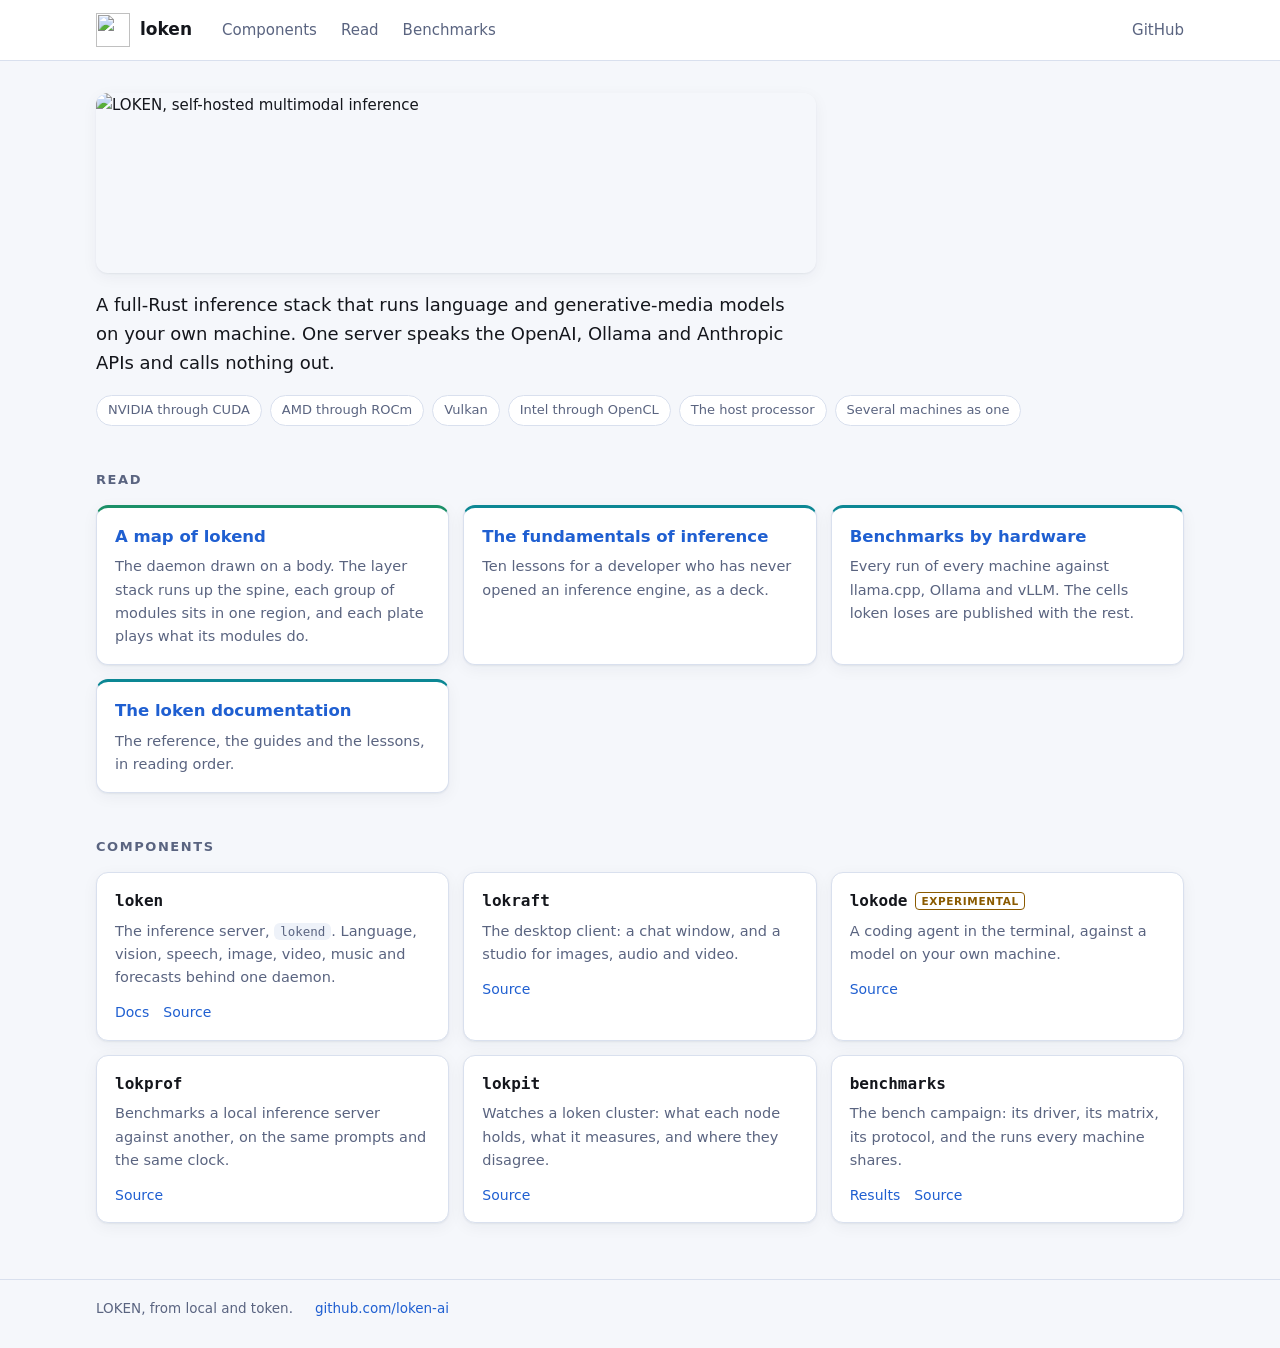
==== index.html @ 6a729ab6 "feat(site): serve the root page of loken-ai.github.io The organisation had no page of its own. Only " ====
<!doctype html>
<html lang="en">
<head>
<meta charset="utf-8">
<meta name="viewport" content="width=device-width, initial-scale=1, viewport-fit=cover">
<title>LOKEN</title>
<meta name="description" content="A full-Rust inference stack that runs language and generative-media models on your own machine.">
<meta property="og:title" content="LOKEN">
<meta property="og:description" content="A full-Rust inference stack that runs language and generative-media models on your own machine.">
<meta property="og:image" content="https://raw.githubusercontent.com/loken-ai/.github/main/brand/png/banner.png">
<link rel="icon" type="image/svg+xml" href="https://raw.githubusercontent.com/loken-ai/.github/main/brand/favicon.svg">
<link rel="stylesheet" href="/site.css">
</head>
<body>
<header class="top"><div class="wrap">
<a class="brand" href="/"><img src="https://raw.githubusercontent.com/loken-ai/.github/main/brand/icon.svg" alt="" width="34" height="34"><span><b>loken</b></span></a>
<nav><a href="#components">Components</a><a href="#read">Read</a><a href="/benchmarks/">Benchmarks</a></nav>
<a class="gh" href="https://github.com/loken-ai">GitHub</a>
</div></header>

<main class="wrap">
<section class="hero">
  <img src="https://raw.githubusercontent.com/loken-ai/.github/main/brand/banner.svg" alt="LOKEN, self-hosted multimodal inference" width="720" height="180">
  <p class="lede">A full-Rust inference stack that runs language and generative-media models on your own
  machine. One server speaks the OpenAI, Ollama and Anthropic APIs and calls nothing out.</p>
  <ul class="facts">
    <li>NVIDIA through CUDA</li><li>AMD through ROCm</li><li>Vulkan</li><li>Intel through OpenCL</li>
    <li>The host processor</li><li>Several machines as one</li>
  </ul>
</section>

<section id="read">
  <h2>Read</h2>
  <div class="cards">
    <article class="card read main">
      <h3 class="title"><a href="/loken/presentation/loken-anatomy.html">A map of lokend</a></h3>
      <p>The daemon drawn on a body. The layer stack runs up the spine, each group of modules sits in
      one region, and each plate plays what its modules do.</p>
    </article>
    <article class="card read">
      <h3 class="title"><a href="/loken/learn/slides.html">The fundamentals of inference</a></h3>
      <p>Ten lessons for a developer who has never opened an inference engine, as a deck.</p>
    </article>
    <article class="card read">
      <h3 class="title"><a href="/benchmarks/">Benchmarks by hardware</a></h3>
      <p>Every run of every machine against llama.cpp, Ollama and vLLM. The cells loken loses are
      published with the rest.</p>
    </article>
    <article class="card read">
      <h3 class="title"><a href="/loken/">The loken documentation</a></h3>
      <p>The reference, the guides and the lessons, in reading order.</p>
    </article>
  </div>
</section>

<section id="components">
  <h2>Components</h2>
  <div class="cards">
    <article class="card">
      <h3>loken</h3>
      <p>The inference server, <code>lokend</code>. Language, vision, speech, image, video, music
      and forecasts behind one daemon.</p>
      <div class="links"><a href="/loken/">Docs</a><a href="https://github.com/loken-ai/loken">Source</a></div>
    </article>
    <article class="card">
      <h3>lokraft</h3>
      <p>The desktop client: a chat window, and a studio for images, audio and video.</p>
      <div class="links"><a href="https://github.com/loken-ai/lokraft">Source</a></div>
    </article>
    <article class="card">
      <h3>lokode <span class="tag">Experimental</span></h3>
      <p>A coding agent in the terminal, against a model on your own machine.</p>
      <div class="links"><a href="https://github.com/loken-ai/lokode">Source</a></div>
    </article>
    <article class="card">
      <h3>lokprof</h3>
      <p>Benchmarks a local inference server against another, on the same prompts and the same
      clock.</p>
      <div class="links"><a href="https://github.com/loken-ai/lokprof">Source</a></div>
    </article>
    <article class="card">
      <h3>lokpit</h3>
      <p>Watches a loken cluster: what each node holds, what it measures, and where they
      disagree.</p>
      <div class="links"><a href="https://github.com/loken-ai/lokpit">Source</a></div>
    </article>
    <article class="card">
      <h3>benchmarks</h3>
      <p>The bench campaign: its driver, its matrix, its protocol, and the runs every machine
      shares.</p>
      <div class="links"><a href="/benchmarks/">Results</a><a href="https://github.com/loken-ai/benchmarks">Source</a></div>
    </article>
  </div>
</section>
</main>

<footer><div class="wrap">
  <span>LOKEN, from local and token.</span>
  <a href="https://github.com/loken-ai">github.com/loken-ai</a>
</div></footer>
</body>
</html>
---- site.css ----
/* The shared look of every loken-ai.github.io site. Tokens first, light then dark. The brand
   palette is documented in the .github repository, under brand/. */
:root {
  --bg: #f5f7fb; --surface: #ffffff; --surface2: #eef2f9; --line: #d9e0ee; --fg: #14161c; --muted: #5a6480;
  --accent: #0c8794; --accent-fg: #ffffff; --kernel: #1b9068; --link: #1f5fd1; --warn: #8a5a00;
  --shadow: 0 1px 2px rgba(20, 30, 60, .06), 0 4px 16px rgba(20, 30, 60, .05);
  --radius: 12px;
  --mono: ui-monospace, SFMono-Regular, Menlo, "DejaVu Sans Mono", monospace;
}
@media (prefers-color-scheme: dark) {
  :root:not([data-theme="light"]) {
    --bg: #0b1020; --surface: #111832; --surface2: #172046; --line: #263260; --fg: #e8ecf6; --muted: #93a0c0;
    --accent: #12a8b6; --accent-fg: #06141a; --kernel: #34d399; --link: #7fa6ff; --warn: #f5b84b;
    --shadow: 0 1px 2px rgba(0, 0, 0, .4), 0 8px 24px rgba(0, 0, 0, .25);
    color-scheme: dark;
  }
}
:root[data-theme="dark"] {
  --bg: #0b1020; --surface: #111832; --surface2: #172046; --line: #263260; --fg: #e8ecf6; --muted: #93a0c0;
  --accent: #12a8b6; --accent-fg: #06141a; --kernel: #34d399; --link: #7fa6ff; --warn: #f5b84b;
  --shadow: 0 1px 2px rgba(0, 0, 0, .4), 0 8px 24px rgba(0, 0, 0, .25);
  color-scheme: dark;
}
* { box-sizing: border-box; }
html { -webkit-text-size-adjust: 100%; }
body { margin: 0; background: var(--bg); color: var(--fg); font: 15px/1.6 system-ui, -apple-system, "Segoe UI", Roboto, sans-serif; }
a { color: var(--link); text-decoration: none; }
a:hover { text-decoration: underline; }
:focus-visible { outline: 2px solid var(--accent); outline-offset: 2px; border-radius: 4px; }
code { font: 12.5px var(--mono); background: var(--surface2); padding: 1px 6px; border-radius: 6px; }
.wrap { max-width: 1120px; margin: 0 auto; padding-left: max(16px, env(safe-area-inset-left, 0px)); padding-right: max(16px, env(safe-area-inset-right, 0px)); }

.top { border-bottom: 1px solid var(--line); background: var(--surface); }
.top .wrap { display: flex; align-items: center; gap: 20px; flex-wrap: wrap; padding-block: 12px; }
.brand { display: inline-flex; align-items: center; gap: 10px; color: var(--fg); font-size: 17px; }
.brand:hover { text-decoration: none; }
.brand span { color: var(--muted); }
.brand b { color: var(--fg); }
.top nav { display: flex; gap: 4px; flex-wrap: wrap; flex: 1; }
.top nav a { color: var(--muted); padding: 6px 10px; border-radius: 8px; font-weight: 500; }
.top nav a:hover, .top nav a[aria-current="page"] { color: var(--fg); background: var(--surface2); text-decoration: none; }
.top .gh { color: var(--muted); font-weight: 500; }

main { padding-block: 32px 56px; display: grid; gap: 44px; }
.hero { display: grid; gap: 18px; justify-items: start; }
.hero img { width: min(720px, 100%); height: auto; border-radius: var(--radius); box-shadow: var(--shadow); }
.lede { font-size: 18px; max-width: 62ch; margin: 0; text-wrap: pretty; }
.facts { display: flex; flex-wrap: wrap; gap: 8px; margin: 0; padding: 0; list-style: none; }
.facts li { font-size: 13px; color: var(--muted); border: 1px solid var(--line); border-radius: 999px; padding: 4px 11px; background: var(--surface); }

h1 { font-size: 30px; line-height: 1.2; margin: 0; text-wrap: balance; }
h2 { font-size: 13px; letter-spacing: .12em; text-transform: uppercase; color: var(--muted); margin: 0 0 14px; font-weight: 600; }
section > p.intro { margin: -6px 0 16px; color: var(--muted); max-width: 70ch; }

.cards { display: grid; grid-template-columns: repeat(auto-fill, minmax(min(100%, 320px), 1fr)); gap: 14px; }
.card { background: var(--surface); border: 1px solid var(--line); border-radius: var(--radius); box-shadow: var(--shadow);
  padding: 18px 18px 16px; display: grid; gap: 8px; align-content: start; min-width: 0; }
.card h3 { margin: 0; font: 600 16px/1.3 var(--mono); display: flex; align-items: center; gap: 8px; flex-wrap: wrap; }
.card h3.title { font-family: inherit; font-size: 16.5px; }
.card p { margin: 0; color: var(--muted); font-size: 14.5px; }
.card .links { display: flex; gap: 14px; flex-wrap: wrap; font-size: 14px; font-weight: 500; margin-top: 4px; }
.card.read { border-top: 3px solid var(--accent); }
.card.read.main { border-top-color: var(--kernel); }
.tag { font: 600 10.5px/1 system-ui, sans-serif; letter-spacing: .06em; text-transform: uppercase; color: var(--warn);
  border: 1px solid currentColor; border-radius: 4px; padding: 3px 5px; }

.docs { display: grid; grid-template-columns: repeat(auto-fill, minmax(min(100%, 330px), 1fr)); gap: 0 28px; margin: 0; padding: 0; list-style: none; }
.docs li { padding: 10px 0; border-bottom: 1px solid var(--line); display: grid; gap: 2px; align-content: start; min-width: 0; }
.docs li b { font-weight: 500; }
.docs li a code { background: none; padding: 0; color: inherit; font-size: 13.5px; }
.docs li span { color: var(--muted); font-size: 14px; }

@media (max-width: 560px) { .top nav { order: 3; flex-basis: 100%; margin-left: -10px; } }

footer { border-top: 1px solid var(--line); color: var(--muted); font-size: 13.5px; }
footer .wrap { padding-block: 18px 28px; display: flex; gap: 8px 22px; flex-wrap: wrap; }
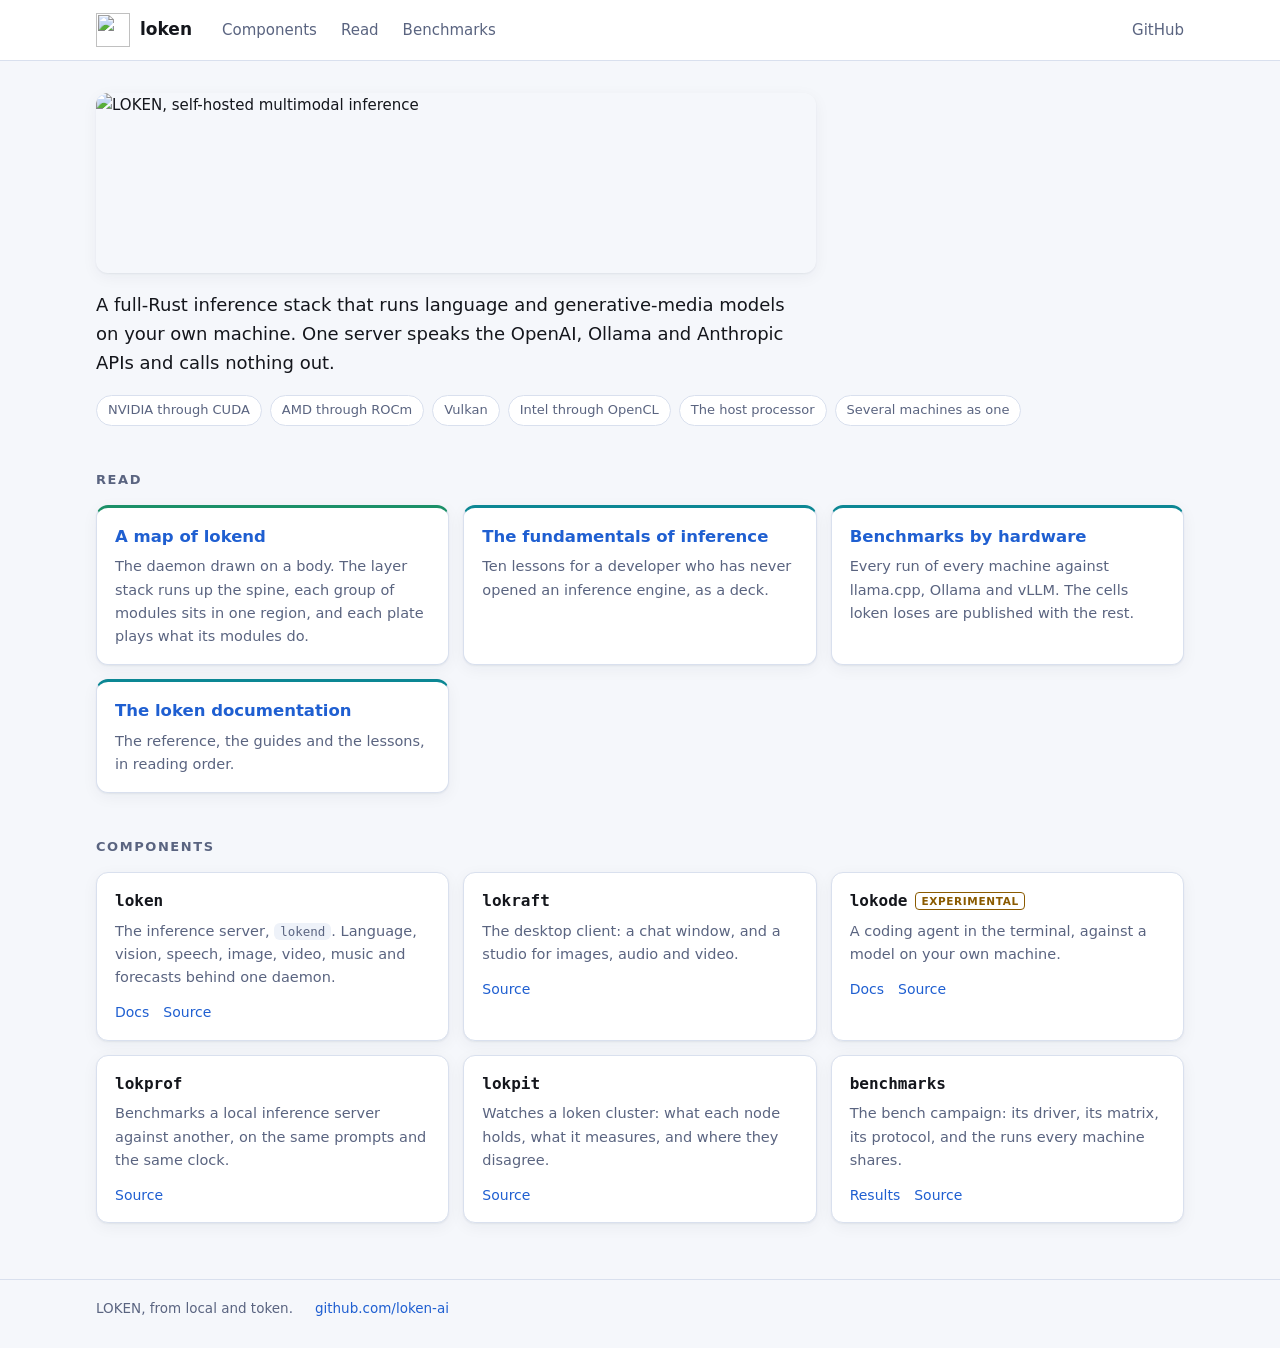
==== commit 2eac1939: "feat(site): link the documentation of lokode The card of lokode on the root page only led to its sou" ====
--- a/index.html
+++ b/index.html
@@ -70,7 +70,7 @@
     <article class="card">
       <h3>lokode <span class="tag">Experimental</span></h3>
       <p>A coding agent in the terminal, against a model on your own machine.</p>
-      <div class="links"><a href="https://github.com/loken-ai/lokode">Source</a></div>
+      <div class="links"><a href="/lokode/">Docs</a><a href="https://github.com/loken-ai/lokode">Source</a></div>
     </article>
     <article class="card">
       <h3>lokprof</h3>
